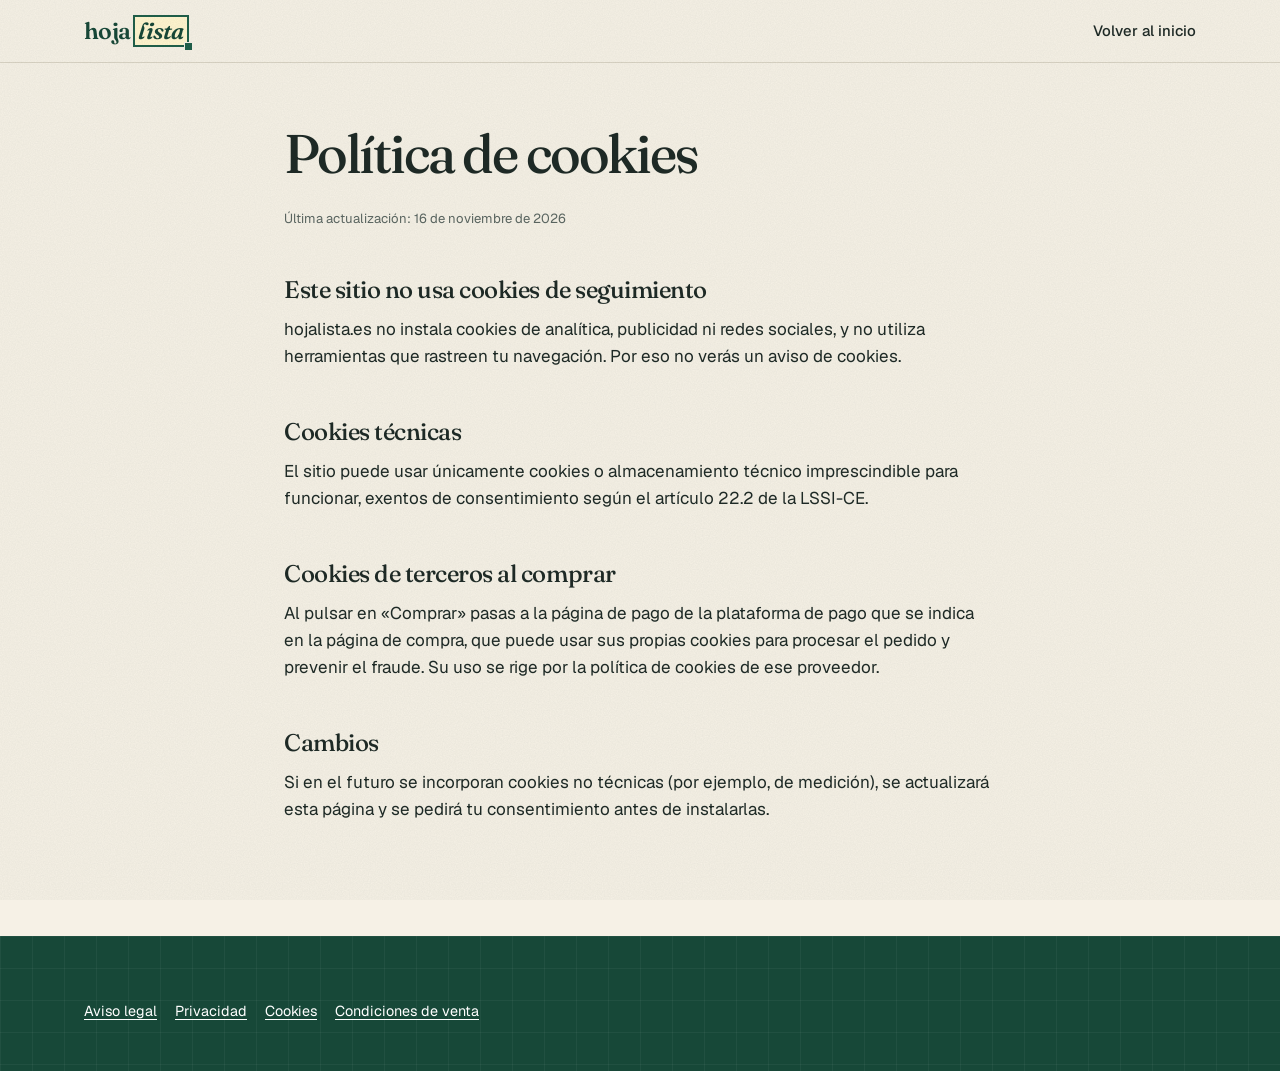
==== legal/cookies.html @ bfeb36fd "Web de Hojalista Co-Authored-By: Claude Fable 5.2 <noreply@anthropic.com>" ====
<!doctype html>
<html lang="es">
<head>
<meta charset="utf-8">
<meta name="viewport" content="width=device-width, initial-scale=1">
<title>Política de cookies · Hojalista</title>
<meta name="robots" content="noindex">
<link rel="stylesheet" href="../styles.css">
</head>
<body>
<header class="top"><div class="wrap"><a class="logo" href="../index.html">hoja<span>lista</span></a><nav><a href="../index.html">Volver al inicio</a></nav></div></header>
<main class="wrap legal">
<h1>Política de cookies</h1>
<p class="note">Última actualización: 16 de noviembre de 2026</p>
<h2>Este sitio no usa cookies de seguimiento</h2>
<p>hojalista.es no instala cookies de analítica, publicidad ni redes sociales, y no utiliza herramientas que rastreen tu navegación. Por eso no verás un aviso de cookies.</p>
<h2>Cookies técnicas</h2>
<p>El sitio puede usar únicamente cookies o almacenamiento técnico imprescindible para funcionar, exentos de consentimiento según el artículo 22.2 de la LSSI-CE.</p>
<h2>Cookies de terceros al comprar</h2>
<p>Al pulsar en «Comprar» pasas a la página de pago de la plataforma de pago que se indica en la página de compra, que puede usar sus propias cookies para procesar el pedido y prevenir el fraude. Su uso se rige por la política de cookies de ese proveedor.</p>
<h2>Cambios</h2>
<p>Si en el futuro se incorporan cookies no técnicas (por ejemplo, de medición), se actualizará esta página y se pedirá tu consentimiento antes de instalarlas.</p>
</main>
<footer><div class="wrap"><a href="aviso-legal.html">Aviso legal</a><a href="privacidad.html">Privacidad</a><a href="cookies.html">Cookies</a><a href="condiciones.html">Condiciones de venta</a></div></footer>
</body>
</html>
---- styles.css ----
/* Hojalista — papel de hoja de cálculo: amarillo = lo rellenas tú, verde = se calcula solo. */
@font-face { font-family: "Fraunces"; src: url("fonts/fraunces.woff2") format("woff2"); font-weight: 100 900; font-style: normal; font-display: swap; }
@font-face { font-family: "Fraunces"; src: url("fonts/fraunces-italic.woff2") format("woff2"); font-weight: 100 900; font-style: italic; font-display: swap; }
@font-face { font-family: "Geist"; src: url("fonts/geist.woff2") format("woff2"); font-weight: 100 900; font-display: swap; }
@font-face { font-family: "Geist Mono"; src: url("fonts/geist-mono.woff2") format("woff2"); font-weight: 100 900; font-display: swap; }

:root {
  --green: #1f5f4a; --green-dark: #174838; --green-soft: #e1ede7; --cream: #faf7f0; --paper: #f6f1e6; --card: #fffdf8;
  --amber: #e8a33d; --ink: #1e2a26; --grey: #5b6661; --line: #d9d3c4; --rule: #e6e0d1; --input: #fff5cf; --white: #fff;
  --radius: 8px;
  --serif: "Fraunces", Georgia, "Times New Roman", serif;
  --sans: "Geist", "Segoe UI", system-ui, -apple-system, Roboto, Helvetica, Arial, sans-serif;
  --mono: "Geist Mono", ui-monospace, "Cascadia Mono", Consolas, monospace;
  --shadow: 0 1px 0 rgba(23, 72, 56, .06), 0 14px 30px -18px rgba(23, 72, 56, .35);
  --grid: linear-gradient(rgba(31, 95, 74, .075) 1px, transparent 1px), linear-gradient(90deg, rgba(31, 95, 74, .075) 1px, transparent 1px);
  --grain: url("data:image/svg+xml,%3Csvg xmlns='http://www.w3.org/2000/svg' width='200' height='200'%3E%3Cfilter id='n'%3E%3CfeTurbulence type='fractalNoise' baseFrequency='.85' numOctaves='2' stitchTiles='stitch'/%3E%3CfeColorMatrix values='0 0 0 0 .12 0 0 0 0 .17 0 0 0 0 .14 0 0 0 .55 0'/%3E%3C/filter%3E%3Crect width='100%25' height='100%25' filter='url(%23n)'/%3E%3C/svg%3E");
}
* { box-sizing: border-box; }
html { scroll-behavior: smooth; -webkit-text-size-adjust: 100%; }
body { margin: 0; background: var(--paper); color: var(--ink); font: 400 17px/1.6 var(--sans); -webkit-font-smoothing: antialiased; }
/* Grano de papel sobre toda la página */
body::before { content: ""; position: fixed; inset: 0; z-index: 50; pointer-events: none; background: var(--grain); opacity: .16; mix-blend-mode: multiply; }
a { color: var(--green); text-underline-offset: 3px; text-decoration-thickness: 1px; }
a:hover { color: var(--green-dark); text-decoration-thickness: 2px; }
::selection { background: var(--input); color: var(--ink); }
:focus-visible { outline: 2px solid var(--green); outline-offset: 3px; border-radius: 2px; }
.wrap { max-width: 1160px; margin: 0 auto; padding: 0 24px; }
h1, h2, h3 { margin: 0 0 .5em; text-wrap: balance; }
h1, h2 { font-family: var(--serif); font-weight: 480; letter-spacing: -.025em; line-height: 1.04; font-optical-sizing: auto; }
h1 { font-size: clamp(3rem, 8.2vw, 6rem); letter-spacing: -.04em; line-height: .95; }
h2 { font-size: clamp(1.9rem, 4vw, 3rem); max-width: 20em; }
h3 { font-size: 1.12rem; font-weight: 600; letter-spacing: -.01em; line-height: 1.25; }
p { margin: 0 0 1em; text-wrap: pretty; }

.skip { position: absolute; left: 12px; top: -60px; z-index: 60; background: var(--ink); color: var(--white); padding: 10px 14px; border-radius: 6px; }
.skip:focus { top: 12px; color: var(--white); }

/* Cabecera */
header.top { position: sticky; top: 0; z-index: 20; background: rgba(246, 241, 230, .88); -webkit-backdrop-filter: blur(10px); backdrop-filter: blur(10px); border-bottom: 1px solid var(--line); }
header.top .wrap { display: flex; align-items: center; justify-content: space-between; gap: 16px; min-height: 62px; }
.logo { font-family: var(--serif); font-weight: 600; font-size: 1.45rem; color: var(--green-dark); text-decoration: none; letter-spacing: -.03em; line-height: 1; white-space: nowrap; }
.logo span { position: relative; margin-left: 3px; padding: 1px 5px 2px; background: var(--input); box-shadow: inset 0 0 0 2px var(--green); font-style: italic; }
.logo span::after { content: ""; position: absolute; right: -4px; bottom: -4px; width: 7px; height: 7px; background: var(--green); border: 1.5px solid var(--paper); }
.logo:hover { color: var(--green-dark); }
nav a { margin-left: 22px; text-decoration: none; color: var(--ink); font-size: .93rem; font-weight: 500; padding: 6px 0; background: linear-gradient(var(--green), var(--green)) 0 100% / 0 2px no-repeat; transition: background-size .25s ease, color .2s; }
nav a:hover { color: var(--green); background-size: 100% 2px; }

/* Referencia de celda: sustituye a los rótulos en mayúsculas */
.ref { display: flex; align-items: center; gap: 10px; margin: 0 0 18px; font-family: var(--serif); font-style: italic; font-size: 1.05rem; color: var(--green); }
.ref span { font: 600 .72rem/1 var(--mono); color: var(--grey); background: var(--card); border: 1px solid var(--line); padding: 5px 7px; border-radius: 3px; letter-spacing: .04em; }
.sub { color: var(--grey); max-width: 40em; margin-bottom: 40px; font-size: 1.06rem; }

/* Botones y enlaces */
.btn { display: inline-flex; align-items: center; justify-content: center; background: var(--green); color: var(--white); font: 600 1rem/1.2 var(--sans); padding: 14px 22px; border-radius: var(--radius); text-decoration: none; border: 0; cursor: pointer; box-shadow: 0 4px 0 var(--green-dark), 0 14px 22px -12px rgba(23, 72, 56, .6); transition: transform .15s ease, box-shadow .15s ease, background .2s; }
.btn:hover { background: #256d55; color: var(--white); transform: translateY(-1px); box-shadow: 0 5px 0 var(--green-dark), 0 18px 26px -12px rgba(23, 72, 56, .6); }
.btn:active { transform: translateY(3px); box-shadow: 0 1px 0 var(--green-dark); }
.link { font-weight: 600; text-decoration: none; background: linear-gradient(currentColor, currentColor) 0 100% / 100% 1px no-repeat; padding-bottom: 2px; transition: background-size .2s; }
.link::after { content: " →"; display: inline-block; margin-left: 4px; transition: transform .2s ease; }
.link:hover { background-size: 100% 2px; }
.link:hover::after { transform: translateX(4px); }
a[download].link::after { content: " ↓"; }
a[download].link:hover::after { transform: translateY(3px); }

/* Portada */
.hero { position: relative; padding: 76px 0 96px; overflow: hidden; border-bottom: 1px solid var(--line); }
.hero::before { content: ""; position: absolute; inset: 0; background: var(--grid); background-size: 32px 32px; -webkit-mask-image: radial-gradient(120% 90% at 78% 30%, #000 25%, transparent 78%); mask-image: radial-gradient(120% 90% at 78% 30%, #000 25%, transparent 78%); }
.hero .wrap { position: relative; display: grid; grid-template-columns: minmax(0, 1.05fr) minmax(0, .95fr); gap: 56px; align-items: center; }
.hero h1 { margin-bottom: .32em; }
.hero em { position: relative; display: inline-block; font-style: italic; font-weight: 420; color: var(--green-dark); background: var(--input); box-shadow: inset 0 0 0 3px var(--green); padding: 0 .14em .06em .1em; margin-left: .04em; }
.hero em::after { content: ""; position: absolute; right: -7px; bottom: -7px; width: 12px; height: 12px; background: var(--green); border: 2px solid var(--paper); }
.hero p.lead { font-size: 1.2rem; line-height: 1.55; color: #35423d; max-width: 31em; margin-bottom: 30px; }
.cta { display: flex; flex-wrap: wrap; align-items: center; gap: 16px 26px; }
.trust { margin: 26px 0 0; font: 500 .8rem/1.4 var(--mono); color: var(--grey); letter-spacing: -.01em; }

/* Hoja de cálculo de la portada */
.hero-art { position: relative; }
.sheet { position: relative; background: var(--card); border: 1px solid #c8c1ad; border-radius: 10px; font: 500 .84rem/1.25 var(--mono); transform: rotate(1.4deg); box-shadow: 0 2px 0 rgba(23, 72, 56, .08), 0 40px 60px -30px rgba(23, 72, 56, .5); }
.sheet::before { content: ""; position: absolute; inset: 0; z-index: -1; background: #efe9da; border: 1px solid #c8c1ad; border-radius: 10px; transform: rotate(-3.2deg) translate(-10px, 8px); }
.sheet .chrome { display: flex; align-items: center; gap: 9px; padding: 10px 14px; background: var(--green-dark); color: rgba(255, 255, 255, .92); border-radius: 9px 9px 0 0; font: 500 .8rem/1 var(--sans); }
.sheet .chrome i { width: 13px; height: 13px; border-radius: 3px; background: var(--amber); box-shadow: inset 0 0 0 3px var(--green-dark), 0 0 0 1.5px var(--amber); }
.sheet .fx { display: grid; grid-template-columns: 46px 34px 1fr; border-bottom: 1px solid var(--line); color: var(--ink); }
.sheet .fx span { padding: 7px 10px; border-right: 1px solid var(--rule); }
.sheet .fx .f { font-family: var(--serif); font-style: italic; color: var(--grey); text-align: center; padding-inline: 0; }
.sheet table { width: 100%; border-collapse: collapse; }
.sheet th { width: 34px; background: #efeadc; color: var(--grey); font-weight: 500; font-size: .7rem; text-align: center; border: 1px solid var(--line); padding: 4px 0; }
.sheet td { border: 1px solid var(--rule); padding: 9px 12px; font-family: var(--sans); font-size: .9rem; }
.sheet td:last-child:not([colspan]) { text-align: right; font: 500 .86rem/1.25 var(--mono); font-variant-numeric: tabular-nums; white-space: nowrap; }
.sheet .head td { font-weight: 600; color: var(--green-dark); }
.sheet .in td:last-child { background: var(--input); }
.sheet .out td:last-child { background: var(--green-soft); font-weight: 600; color: var(--green-dark); }
.sheet .sel td:first-of-type { font-weight: 600; }
.sheet .sel td:last-child { position: relative; box-shadow: inset 0 0 0 2px var(--green); }
.sheet .sel td:last-child::after { content: ""; position: absolute; right: -4px; bottom: -4px; width: 8px; height: 8px; background: var(--green); border: 1.5px solid var(--card); z-index: 1; }
.sheet .sel th { background: var(--green-soft); color: var(--green-dark); }
.sheet-tabs { display: flex; gap: 2px; padding: 0 8px; background: #efeadc; border-top: 1px solid var(--line); border-radius: 0 0 9px 9px; font: 500 .74rem/1 var(--sans); color: var(--grey); }
.sheet-tabs span { padding: 9px 12px; }
.sheet-tabs .on { background: var(--card); color: var(--green-dark); box-shadow: inset 0 -2px 0 var(--green); font-weight: 600; }
.legend { display: flex; flex-wrap: wrap; align-items: center; gap: 6px 8px; margin: 34px 0 0 6px; font-family: var(--serif); font-style: italic; font-size: 1rem; color: var(--grey); }
.k { display: inline-block; width: 22px; height: 14px; border: 1px solid var(--line); margin-left: 12px; }
.k:first-child { margin-left: 0; }
.k.in, .cell.in { background: var(--input); }
.k.out, .cell.out { background: var(--green-soft); }
.out .num, .sheet .out td:last-child { animation: calc .7s ease both; }
.sheet .out:nth-of-type(5) td:last-child { animation-delay: .5s; }
.sheet .out:nth-of-type(6) td:last-child { animation-delay: .75s; }
.sheet .out:nth-of-type(7) td:last-child { animation-delay: 1s; }
@keyframes calc { from { color: transparent; background: var(--card); } }

/* Secciones */
section { padding: 96px 0 108px; scroll-margin-top: 62px; }
section.alt { background: var(--card); border-top: 1px solid var(--line); border-bottom: 1px solid var(--line); }
.split { display: grid; grid-template-columns: minmax(0, .8fr) minmax(0, 1.2fr); gap: 64px; align-items: start; }
.split-head { position: sticky; top: 96px; }
.split-head .sub { margin-bottom: 0; }

/* Tarjetas */
.card { position: relative; background: var(--card); border: 1px solid var(--line); border-radius: var(--radius); padding: 26px; display: flex; flex-direction: column; }
section.alt .card { background: var(--cream); }
.card .tag { align-self: flex-start; font: 600 .68rem/1 var(--mono); text-transform: uppercase; letter-spacing: .1em; color: var(--green); border: 1px solid currentColor; padding: 5px 7px 4px; border-radius: 3px; margin: 0 0 16px; }
.card p { color: var(--grey); font-size: .96rem; flex: 1; }
.card .foot { display: flex; align-items: center; justify-content: space-between; gap: 12px; margin-top: 10px; }

.trio { display: grid; grid-template-columns: minmax(0, 1.15fr) minmax(0, 1fr); gap: 20px; }
.trio .feature { grid-row: span 2; padding: 38px; background: var(--input); border-color: #e3d49a; box-shadow: var(--shadow); background-image: var(--grid); background-size: 26px 26px; }
section.alt .trio .feature { background-color: var(--input); }
.trio .feature h3 { font: 480 clamp(1.6rem, 2.8vw, 2.2rem)/1.08 var(--serif); letter-spacing: -.02em; margin-bottom: .6em; }
.trio .feature p { color: #4b4a35; font-size: 1.02rem; }
.trio .feature .tag { font-size: .8rem; padding: 7px 10px 6px; border-width: 2px; transform: rotate(-4deg); margin-bottom: 24px; background: rgba(255, 253, 248, .6); }
.trio .foot { justify-content: flex-start; font-size: .94rem; }
.trio .foot.col { flex-direction: column; align-items: flex-start; gap: 20px; margin-top: 18px; }

/* Calculadoras: pestañas de hoja */
.tabs { display: flex; gap: 4px; margin: 0 0 -1px; padding: 0 10px; overflow-x: auto; scrollbar-width: none; position: relative; z-index: 1; }
.tabs::-webkit-scrollbar { display: none; }
.tabs button { flex: none; border: 1px solid var(--line); border-bottom-color: transparent; background: #efeadc; color: var(--grey); padding: 12px 18px 11px; border-radius: 8px 8px 0 0; font: 500 .93rem/1.2 var(--sans); cursor: pointer; transition: background .2s, color .2s; }
.tabs button:hover { color: var(--ink); background: #f5f0e3; }
.tabs button[aria-selected="true"] { background: var(--card); color: var(--green-dark); font-weight: 600; border-bottom-color: var(--card); box-shadow: inset 0 3px 0 var(--green); }
.calc { display: none; grid-template-columns: minmax(0, 1fr) minmax(0, 1fr); gap: 40px; background: var(--card); border: 1px solid var(--line); border-radius: 12px; padding: 36px; box-shadow: var(--shadow); }
.calc.on { display: grid; animation: up .35s ease both; }
.calc h3 { font: 480 1.55rem/1.15 var(--serif); letter-spacing: -.02em; margin-bottom: 1em; }
.field { margin-bottom: 16px; }
.field label { display: block; font-size: .86rem; font-weight: 500; color: #35423d; margin-bottom: 6px; }
.field input[type="number"], .field select { width: 100%; padding: 11px 12px; font: 500 1rem/1.3 var(--mono); border: 1px solid #e0cf8f; border-radius: 4px; background: var(--input); color: var(--ink); transition: box-shadow .15s, border-color .15s; }
.field select { font-family: var(--sans); font-size: .95rem; }
.field input[type="number"]:hover, .field select:hover { border-color: #c9b25c; }
.field input:focus, .field select:focus { outline: 0; border-color: var(--green); box-shadow: 0 0 0 2px var(--green); }
.field.check label { display: flex; gap: 10px; align-items: center; cursor: pointer; }
.field.check input { width: 18px; height: 18px; accent-color: var(--green); }
.field small { display: block; margin-top: 6px; color: var(--grey); font-size: .8rem; }
.two { display: grid; grid-template-columns: 1fr 1fr; gap: 0 14px; }
.result { background: var(--green-soft); border: 1px solid #c3d8cd; border-radius: 6px; padding: 28px; align-self: start; background-image: var(--grid); background-size: 26px 26px; }
.result .cap { font-family: var(--serif); font-style: italic; font-size: 1.05rem; color: var(--green); }
.result .big { font: 500 clamp(2.6rem, 5vw, 3.6rem)/1.05 var(--serif); letter-spacing: -.03em; color: var(--green-dark); font-variant-numeric: lining-nums tabular-nums; margin-top: 4px; }
.result dl { margin: 22px 0 0; display: grid; grid-template-columns: 1fr auto; font-size: .93rem; background: rgba(255, 253, 248, .75); border: 1px solid #c3d8cd; border-radius: 4px; }
.result dt, .result dd { padding: 9px 12px; border-bottom: 1px solid #d5e4dc; }
.result dt { color: #46544e; }
.result dd { margin: 0; font: 600 .9rem/1.6 var(--mono); text-align: right; font-variant-numeric: tabular-nums; border-left: 1px solid #d5e4dc; }
.result dt:last-of-type, .result dd:last-of-type { border-bottom: 0; }
.note { font-size: .82rem; line-height: 1.5; color: var(--grey); margin: 14px 0 0; }
@keyframes up { from { opacity: 0; transform: translateY(8px); } }

/* Catálogo */
.grid { display: grid; grid-template-columns: repeat(6, minmax(0, 1fr)); gap: 18px; }
.grid .card { grid-column: span 2; transition: transform .2s ease, box-shadow .2s ease, border-color .2s; }
.grid .card:hover { transform: translateY(-3px); box-shadow: var(--shadow); border-color: #c8c1ad; }
.grid .card h3 { font: 500 1.4rem/1.12 var(--serif); letter-spacing: -.02em; }
.price { font: 500 1.9rem/1 var(--serif); letter-spacing: -.03em; color: var(--green-dark); font-variant-numeric: lining-nums; }
.soon { font: 500 .72rem/1.3 var(--mono); color: var(--grey); text-align: right; }
.card a.try { align-self: flex-start; font-size: .9rem; margin-bottom: 8px; }
.card .btn { padding: 11px 16px; font-size: .9rem; box-shadow: 0 3px 0 var(--green-dark); }
.grid .card .foot { margin-top: 18px; padding-top: 16px; border-top: 1px dashed var(--line); }
.grid .card.free { grid-column: 1 / -1; display: grid; grid-template-columns: minmax(0, 1.5fr) minmax(0, 1fr); gap: 4px 48px; align-items: center; padding: 34px 38px; background: var(--input); border-color: #e3d49a; background-image: var(--grid); background-size: 26px 26px; }
section.alt .grid .card.free { background-color: var(--input); }
.grid .card.free > * { grid-column: 1; }
.grid .card.free .tag { justify-self: start; }
.grid .card.free h3 { font-size: clamp(1.7rem, 3vw, 2.3rem); }
.grid .card.free p { color: #4b4a35; font-size: 1.02rem; margin: 0; }
.grid .card.free .foot { grid-column: 2; grid-row: 1 / span 3; flex-direction: column; align-items: flex-start; gap: 16px; border: 0; margin: 0; padding: 0 0 0 40px; border-left: 1px dashed #d6c482; }
.grid .card.free .price { font-size: 3rem; font-style: italic; }
.grid .card.free .btn { padding: 14px 22px; font-size: 1rem; }
.grid .card.pack { grid-column: span 3; background: var(--green-dark); color: var(--white); border-color: var(--green-dark); background-image: linear-gradient(rgba(255, 255, 255, .05) 1px, transparent 1px), linear-gradient(90deg, rgba(255, 255, 255, .05) 1px, transparent 1px); background-size: 26px 26px; padding: 32px; }
section.alt .grid .card.pack { background-color: var(--green-dark); }
.card.pack h3 { font-size: 1.8rem; }
.card.pack p { color: rgba(255, 255, 255, .82); }
.card.pack .price { color: #f4c56f; }
.card.pack .tag { color: #f4c56f; }
.card.pack .soon { color: rgba(255, 255, 255, .7); }
.grid .card.pack .foot { border-top-color: rgba(255, 255, 255, .25); }

/* Cómo funciona: filas numeradas como en una hoja */
.steps { list-style: none; margin: 0; padding: 0; counter-reset: s; border: 1px solid var(--line); border-radius: var(--radius); background: var(--card); overflow: hidden; box-shadow: var(--shadow); }
.steps li { counter-increment: s; display: grid; grid-template-columns: 46px minmax(0, 1fr) auto; align-items: center; gap: 0 24px; border-bottom: 1px solid var(--rule); padding-right: 24px; }
.steps li:last-child { border-bottom: 0; }
.steps li::before { content: counter(s); align-self: stretch; display: grid; place-items: center; background: #efeadc; border-right: 1px solid var(--line); font: 500 .78rem/1 var(--mono); color: var(--grey); }
.steps li > div { padding: 24px 0; }
.steps h3 { font: 500 1.35rem/1.15 var(--serif); letter-spacing: -.02em; margin-bottom: .3em; }
.steps p { margin: 0; color: var(--grey); font-size: .96rem; }
.cell { min-width: 118px; padding: 10px 12px; border: 1px solid var(--line); font: 600 .86rem/1.2 var(--mono); text-align: right; color: var(--ink); }
.cell.out { color: var(--green-dark); box-shadow: inset 0 0 0 2px var(--green); border-color: var(--green); }
.cell.file { text-align: center; background: var(--cream); color: var(--green); border-style: dashed; }

/* Dudas */
.faq { border-top: 1px solid var(--line); }
details { border-bottom: 1px solid var(--line); }
summary { display: flex; align-items: center; justify-content: space-between; gap: 20px; padding: 20px 4px; font: 500 1.22rem/1.25 var(--serif); letter-spacing: -.015em; cursor: pointer; list-style: none; transition: color .2s; }
summary::-webkit-details-marker { display: none; }
summary::after { content: "+"; flex: none; display: grid; place-items: center; width: 28px; height: 28px; border: 1px solid var(--line); border-radius: 3px; background: var(--cream); font: 500 1rem/1 var(--mono); color: var(--green); transition: background .2s, transform .25s ease; }
summary:hover { color: var(--green); }
summary:hover::after { background: var(--input); }
details[open] summary::after { content: "−"; background: var(--green-soft); }
details p { margin: 0; padding: 0 44px 22px 4px; color: var(--grey); max-width: 38em; }

/* Pie */
footer { position: relative; background: var(--green-dark); color: rgba(255, 255, 255, .78); padding: 64px 0 48px; font-size: .9rem; background-image: linear-gradient(rgba(255, 255, 255, .045) 1px, transparent 1px), linear-gradient(90deg, rgba(255, 255, 255, .045) 1px, transparent 1px); background-size: 32px 32px; }
footer .wrap { display: grid; grid-template-columns: 1fr auto; gap: 28px 40px; align-items: end; }
footer .logo { font-size: clamp(2.6rem, 7vw, 4.6rem); color: var(--white); justify-self: start; }
footer .logo:hover { color: var(--white); }
footer .logo span { color: var(--green-dark); box-shadow: inset 0 0 0 3px var(--amber); margin-left: 6px; padding: 0 10px 4px; }
footer .logo span::after { background: var(--amber); border-color: var(--green-dark); width: 10px; height: 10px; right: -6px; bottom: -6px; }
footer nav { display: flex; flex-wrap: wrap; gap: 8px 24px; }
footer a { color: var(--white); }
footer nav a { margin: 0; color: var(--white); background-image: linear-gradient(var(--amber), var(--amber)); }
footer nav a:hover { color: var(--white); }
footer p { grid-column: 1 / -1; margin: 0; padding-top: 22px; border-top: 1px solid rgba(255, 255, 255, .18); font-size: .82rem; }
footer .wrap > a:not(.logo) { margin-right: 18px; }

/* Páginas legales y 404 */
.legal { max-width: 760px; padding: 64px 24px 96px; }
.legal h1 { font-size: clamp(2.3rem, 6vw, 3.4rem); line-height: 1; margin-bottom: .5em; }
.legal h2 { font-size: 1.5rem; letter-spacing: -.02em; line-height: 1.15; margin-top: 2em; max-width: none; }
.legal li { margin-bottom: .4em; }
.legal mark { background: var(--input); padding: 0 4px; }
.legal + footer .wrap { display: block; }

/* Entrada escalonada (solo con JS y sin «reducir movimiento») */
.anim .rv { opacity: 0; transform: translateY(16px); transition: opacity .6s ease, transform .6s cubic-bezier(.2, .7, .2, 1); }
.anim .rv.in { opacity: 1; transform: none; }
.anim .rv:nth-child(3n + 2) { transition-delay: .08s; }
.anim .rv:nth-child(3n) { transition-delay: .16s; }
.anim .grid .card.rv.in:hover { transform: translateY(-3px); transition-delay: 0s; transition-duration: .2s; }

@media (max-width: 960px) {
  .hero .wrap { grid-template-columns: 1fr; gap: 56px; }
  .hero-art { max-width: 520px; }
  .split { grid-template-columns: 1fr; gap: 28px; }
  .split-head { position: static; }
  .grid { grid-template-columns: repeat(2, minmax(0, 1fr)); }
  .grid .card, .grid .card.pack { grid-column: span 1; }
  .grid .card.trial { grid-column: 1 / -1; }
  .calc { gap: 28px; padding: 28px; }
}
@media (max-width: 720px) {
  body { font-size: 16px; }
  .wrap { padding: 0 18px; }
  .hero { padding: 48px 0 64px; }
  section { padding: 64px 0 72px; }
  nav a { margin-left: 14px; font-size: .85rem; }
  nav a.hide-s { display: none; }
  .sheet { transform: rotate(.8deg); font-size: .76rem; }
  .sheet td { padding: 8px 9px; font-size: .82rem; }
  .sheet-tabs span { padding: 8px 8px; }
  .trio, .calc.on, .grid { grid-template-columns: 1fr; }
  .trio .feature { padding: 26px; }
  .grid .card.free { grid-template-columns: 1fr; padding: 26px; }
  .grid .card.free .foot { grid-column: 1; grid-row: auto; flex-direction: row; align-items: center; border-left: 0; padding: 18px 0 0; margin-top: 18px; border-top: 1px dashed #d6c482; }
  .grid .card.free .price { font-size: 2.2rem; }
  .calc { padding: 20px; border-radius: 0 0 12px 12px; }
  .tabs { margin-inline: -18px; padding-inline: 18px; }
  .result { padding: 20px; }
  .steps li { grid-template-columns: 36px minmax(0, 1fr); padding-right: 16px; gap: 0 16px; }
  .steps .cell { grid-column: 2; justify-self: start; margin-bottom: 22px; }
  .steps li > div { padding: 20px 0 12px; }
  details p { padding-right: 8px; }
  footer .wrap { grid-template-columns: 1fr; }
}
@media (max-width: 420px) {
  nav a[href="#prueba"] { display: none; }
  .two { grid-template-columns: 1fr; }
}
@media (prefers-reduced-motion: reduce) {
  html { scroll-behavior: auto; }
  *, *::before, *::after { animation: none !important; transition: none !important; }
}
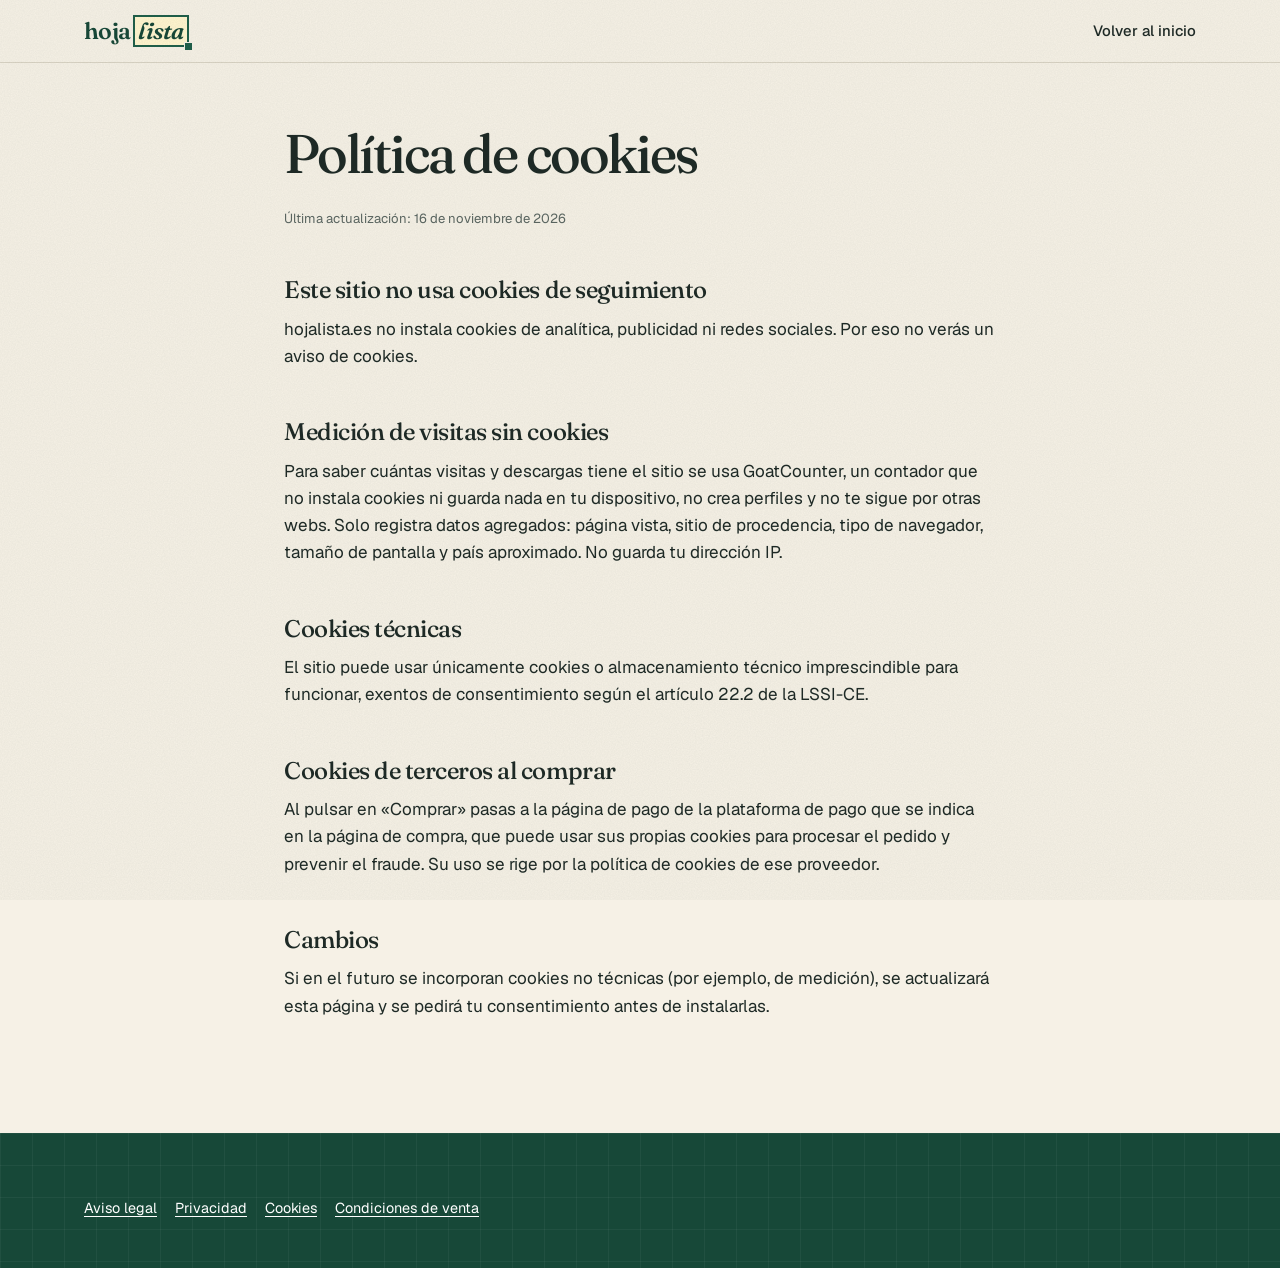
==== commit db90ef6a: "Añade contador de visitas y descargas sin cookies (GoatCounter) Actualiza cookies y privacidad; el a" ====
--- a/legal/cookies.html
+++ b/legal/cookies.html
@@ -13,7 +13,9 @@
 <h1>Política de cookies</h1>
 <p class="note">Última actualización: 16 de noviembre de 2026</p>
 <h2>Este sitio no usa cookies de seguimiento</h2>
-<p>hojalista.es no instala cookies de analítica, publicidad ni redes sociales, y no utiliza herramientas que rastreen tu navegación. Por eso no verás un aviso de cookies.</p>
+<p>hojalista.es no instala cookies de analítica, publicidad ni redes sociales. Por eso no verás un aviso de cookies.</p>
+<h2>Medición de visitas sin cookies</h2>
+<p>Para saber cuántas visitas y descargas tiene el sitio se usa GoatCounter, un contador que no instala cookies ni guarda nada en tu dispositivo, no crea perfiles y no te sigue por otras webs. Solo registra datos agregados: página vista, sitio de procedencia, tipo de navegador, tamaño de pantalla y país aproximado. No guarda tu dirección IP.</p>
 <h2>Cookies técnicas</h2>
 <p>El sitio puede usar únicamente cookies o almacenamiento técnico imprescindible para funcionar, exentos de consentimiento según el artículo 22.2 de la LSSI-CE.</p>
 <h2>Cookies de terceros al comprar</h2>
